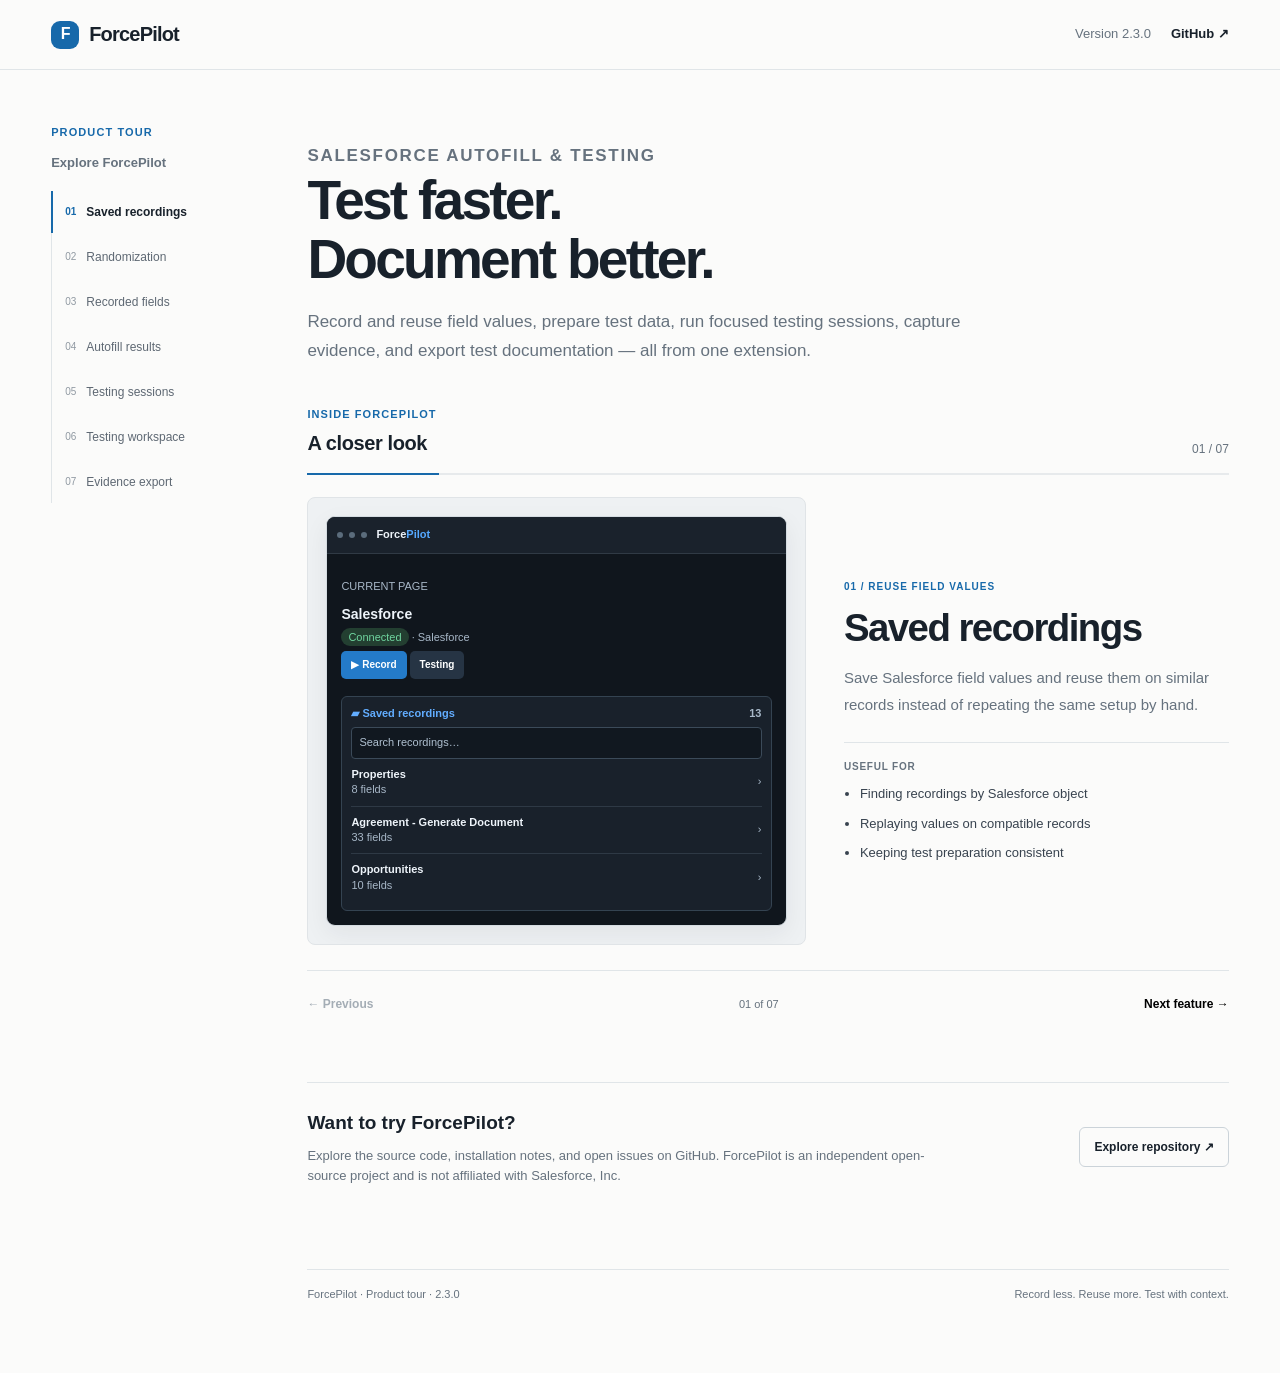
==== docs/marketing/index.html @ 7c67a827 "Prepare v2.3.0 release documentation and product tour" ====
<!doctype html>
<html lang="en">
<head>
<meta charset="utf-8"><meta name="viewport" content="width=device-width,initial-scale=1"><meta name="theme-color" content="#fbfbfa">
<meta name="description" content="ForcePilot helps Salesforce QA teams reuse field recordings, prepare test data, manage testing sessions, capture evidence, and export results.">
<title>ForcePilot — Salesforce Autofill &amp; Testing</title><link rel="icon" href="../../branding/forcepilot-icon.png" type="image/png">
<style>
:root{color-scheme:light;--ink:#18212b;--muted:#66727e;--line:#e0e5e8;--paper:#fbfbfa;--blue:#1769aa;--soft:#f1f4f6;--radius:8px}
*{box-sizing:border-box}body{margin:0;background:var(--paper);color:var(--ink);font:15px/1.55 Inter,-apple-system,BlinkMacSystemFont,"Segoe UI",sans-serif;-webkit-font-smoothing:antialiased}
a{color:inherit}button{font:inherit}button:focus-visible,a:focus-visible{outline:3px solid #1769aa55;outline-offset:3px}
.header{height:70px;border-bottom:1px solid var(--line);display:flex;align-items:center;justify-content:space-between;padding:0 clamp(18px,4vw,56px)}
.brand{display:flex;align-items:center;gap:10px;text-decoration:none;font-size:20px;font-weight:750;letter-spacing:-.04em}.brand-mark{width:28px;height:28px;border-radius:9px;background:var(--blue);display:grid;place-items:center;color:white;font-weight:800;font-size:16px}.header-right{display:flex;align-items:center;gap:20px;font-size:13px;color:var(--muted)}.header-right a{text-decoration:none;font-weight:650;color:var(--ink)}
.layout{max-width:1420px;margin:auto;padding:54px clamp(18px,4vw,56px) 70px;display:grid;grid-template-columns:205px minmax(0,1fr);gap:clamp(28px,4vw,60px)}
.rail{position:sticky;top:24px;align-self:start}.eyebrow{color:var(--blue);font-size:11px;font-weight:750;letter-spacing:.1em;text-transform:uppercase;margin:0 0 12px}.rail h2{margin:0 0 18px;font-size:13px;color:var(--muted);font-weight:650}
.nav{border-left:1px solid var(--line);display:grid;gap:3px}.nav button{border:0;border-left:2px solid transparent;background:transparent;text-align:left;color:#5e6873;min-height:42px;padding:8px 8px 8px 12px;margin-left:-1px;display:flex;gap:10px;align-items:center;cursor:pointer;font-size:12px}.nav button:hover{background:#f0f2f3;color:var(--ink)}.nav button[aria-current=step]{border-left-color:var(--blue);color:var(--ink);font-weight:700}.num{font-size:10px;color:#9099a2;font-variant-numeric:tabular-nums}.nav button[aria-current=step] .num{color:var(--blue)}
.main{min-width:0}.intro{max-width:800px;margin-bottom:40px}.intro h1{font-size:clamp(34px,4.3vw,58px);letter-spacing:-.05em;line-height:1.08;margin:0;font-weight:690}.intro p{max-width:700px;color:var(--muted);font-size:17px;line-height:1.7;margin:18px 0 0}
.tour-head{display:flex;align-items:end;justify-content:space-between;gap:14px;border-bottom:1px solid var(--line);padding-bottom:14px;margin-bottom:16px}.tour-head h2{margin:0;font-size:20px;letter-spacing:-.02em}.count{color:var(--muted);font-size:12px;white-space:nowrap}.progress{height:2px;background:#e7eaec;margin:-17px 0 22px}.fill{height:100%;width:14.285%;background:var(--blue);transition:width .18s}
.display{display:grid;grid-template-columns:minmax(0,1.1fr) minmax(250px,.85fr);gap:clamp(20px,3vw,42px);align-items:center}.visual{min-height:430px;padding:18px;display:flex;align-items:center;justify-content:center;background:#eef1f3;border:1px solid #e0e4e7;border-radius:var(--radius);overflow:hidden}
.slide{width:100%;max-width:480px}.slide[hidden],.copy[hidden]{display:none}.window{background:#10161d;border:1px solid #d5dce1;border-radius:9px;overflow:hidden;box-shadow:0 8px 24px #18212b10;color:#eef4fa;font-size:11px;line-height:1.4}.windowbar{height:37px;background:#1a222c;border-bottom:1px solid #303a45;display:flex;align-items:center;gap:6px;padding:0 10px}.dot{width:6px;height:6px;border-radius:50%;background:#5b6c7c}.wordmark{font-size:11px;font-weight:750;margin-left:3px}.wordmark b{color:#55a8ff}.wincontent{padding:14px}.win-title{font-size:14px;font-weight:700;margin:0 0 5px}.win-muted{color:#a8b8c8}.win-blue{color:#62adff}.win-button{background:#247bc9;border-radius:5px;padding:7px 10px;font-size:10px;font-weight:700;color:white;display:inline-block;margin:6px 3px 9px 0}.mini-card{border:1px solid #344351;background:#19212b;border-radius:6px;padding:9px;margin-top:8px}.mini-row{display:flex;align-items:center;justify-content:space-between;gap:8px;padding:8px 0;border-bottom:1px solid #2e3945}.mini-row:last-child{border-bottom:0}.pill{border-radius:12px;padding:3px 7px;background:#233f31;color:#70d6a0;white-space:nowrap}.pill.red{background:#42262c;color:#ff8790}.pill.gray{background:#313944;color:#bac5d0}.input-line{border:1px solid #3b4a59;border-radius:4px;background:#111820;padding:7px;color:#afc0d0;margin-top:6px}.field-grid{display:grid;grid-template-columns:1fr 1fr;gap:8px}.field{background:#19212b;border:1px solid #354352;border-radius:6px;padding:10px}.field small{display:block;color:#a3b4c5;margin-bottom:6px}.field strong{font-size:11px}.check{color:#71d8a1;font-size:12px;font-weight:800}.copy{padding:20px 0;animation:fade .2s ease}.step{color:var(--blue);font-size:10px;text-transform:uppercase;letter-spacing:.1em;font-weight:750;margin:0 0 12px}.copy h3{font-size:clamp(29px,3vw,40px);line-height:1.12;letter-spacing:-.04em;margin:0;font-weight:680}.desc{color:var(--muted);font-size:15px;line-height:1.75;margin:16px 0 24px}.divider{height:1px;background:var(--line);margin:0 0 16px}.label{color:var(--muted);font-size:10px;text-transform:uppercase;letter-spacing:.08em;font-weight:750;margin:0 0 10px}.copy ul{margin:0;padding:0 0 0 16px;color:#38434f;font-size:13px;display:grid;gap:9px}
.controls{display:flex;justify-content:space-between;align-items:center;gap:12px;margin-top:25px;padding-top:15px;border-top:1px solid var(--line)}.controls button{border:0;background:transparent;min-height:36px;padding:5px 0;cursor:pointer;font-size:12px;font-weight:700}.controls button:hover:not(:disabled){color:var(--blue)}.controls button:disabled{color:#a4adb5;cursor:default}.controls span{font-size:11px;color:var(--muted);font-variant-numeric:tabular-nums}
.cta{border-top:1px solid var(--line);margin-top:60px;padding-top:25px;display:flex;justify-content:space-between;align-items:center;gap:24px}.cta h2{font-size:19px;margin:0}.cta p{font-size:13px;color:var(--muted);max-width:640px;margin:8px 0 0}.cta a{text-decoration:none;border:1px solid #cbd3d9;border-radius:6px;padding:10px 14px;font-size:12px;font-weight:700}.cta a:hover{border-color:var(--blue);color:var(--blue)}footer{grid-column:2;display:flex;justify-content:space-between;gap:15px;border-top:1px solid var(--line);padding-top:16px;color:var(--muted);font-size:11px;margin-top:32px}
@keyframes fade{from{opacity:.5;transform:translateY(3px)}to{opacity:1;transform:none}}
@media(max-width:860px){.layout{grid-template-columns:1fr;gap:26px;padding-top:30px}.rail{position:static}.rail h2{margin-bottom:10px}.nav{display:flex;overflow-x:auto;border-left:0;border-bottom:1px solid var(--line);gap:5px;padding-bottom:5px}.nav button{flex:0 0 auto;border-left:0;border-bottom:2px solid transparent;margin:0;padding:8px 10px;min-height:38px}.nav button[aria-current=step]{border-left:0;border-bottom-color:var(--blue)}.nav button .num{display:none}.intro{margin-bottom:28px}.display{grid-template-columns:minmax(0,1fr)}.visual{min-height:0}.copy{padding:12px 0}.cta{margin-top:38px}footer{grid-column:1}}
@media(max-width:520px){.header{height:60px}.header-right{gap:10px}.version{font-size:11px}.intro h1{font-size:36px}.intro p{font-size:15px}.visual{padding:8px}.cta{align-items:flex-start;flex-direction:column}footer{flex-direction:column}}
</style></head>
<body>
<header class="header"><a class="brand" href="https://github.com/SamDannyl/ForcePilot" aria-label="ForcePilot on GitHub"><span class="brand-mark">F</span><span>ForcePilot</span></a><div class="header-right"><span class="version">Version 2.3.0</span><a href="https://github.com/SamDannyl/ForcePilot" target="_blank" rel="noopener noreferrer">GitHub ↗</a></div></header>
<div class="layout">
<aside class="rail"><p class="eyebrow">Product tour</p><h2>Explore ForcePilot</h2><nav class="nav" aria-label="Product features">
<button type="button" aria-current="step"><span class="num">01</span>Saved recordings</button><button type="button"><span class="num">02</span>Randomization</button><button type="button"><span class="num">03</span>Recorded fields</button><button type="button"><span class="num">04</span>Autofill results</button><button type="button"><span class="num">05</span>Testing sessions</button><button type="button"><span class="num">06</span>Testing workspace</button><button type="button"><span class="num">07</span>Evidence export</button></nav></aside>
<main class="main"><section class="intro"><p class="eyebrow">Salesforce Autofill &amp; Testing</p><h1>Test faster.<br>Document better.</h1><p>Record and reuse field values, prepare test data, run focused testing sessions, capture evidence, and export test documentation — all from one extension.</p></section>
<section class="tour" aria-labelledby="tour-title"><div class="tour-head"><div><p class="eyebrow" style="margin-bottom:5px">Inside ForcePilot</p><h2 id="tour-title">A closer look</h2></div><span id="slide-count" class="count">01 / 07</span></div><div class="progress" id="progress-track" role="progressbar" aria-label="Tour progress" aria-valuemin="1" aria-valuemax="7" aria-valuenow="1"><div class="fill" id="progress-fill"></div></div>
<div class="display" id="stage"><div class="visual">
<div class="slide"><div class="window"><div class="windowbar"><span class="dot"></span><span class="dot"></span><span class="dot"></span><span class="wordmark">Force<span style="color:#55a8ff">Pilot</span></span></div><div class="wincontent"><p class="win-muted">CURRENT PAGE</p><p class="win-title">Salesforce</p><span class="pill">Connected</span><span class="win-muted"> · Salesforce</span><div><span class="win-button">▶ Record</span><span class="win-button" style="background:#263444">Testing</span></div><div class="mini-card"><div class="win-blue" style="font-weight:700">▰ Saved recordings <span style="float:right" class="win-muted">13</span></div><div class="input-line">Search recordings…</div><div class="mini-row"><span><b>Properties</b><br><span class="win-muted">8 fields</span></span><span class="win-muted">›</span></div><div class="mini-row"><span><b>Agreement - Generate Document</b><br><span class="win-muted">33 fields</span></span><span class="win-muted">›</span></div><div class="mini-row"><span><b>Opportunities</b><br><span class="win-muted">10 fields</span></span><span class="win-muted">›</span></div></div></div></div></div>
<div class="slide" hidden><div class="window"><div class="windowbar"><span class="dot"></span><span class="dot"></span><span class="dot"></span><span class="wordmark">Force<span style="color:#55a8ff">Pilot</span></span></div><div class="wincontent"><p class="win-muted">RANDOMIZATION</p><p class="win-title">Generate test values</p><div class="mini-card"><div class="mini-row"><span><b>Start Date</b><br><span class="win-muted">Relative to current date</span></span><span class="pill">Today + 7d</span></div><div class="mini-row"><span><b>Region</b><br><span class="win-muted">Select a random option</span></span><span class="pill">Random</span></div><div class="mini-row"><span><b>Property Name</b><br><span class="win-muted">Custom Text + Unique ID</span></span><span class="pill">QA-4581</span></div></div><div class="field-grid" style="margin-top:10px"><div class="field"><small>GENERATOR</small><strong>Relative date</strong></div><div class="field"><small>VALUE</small><strong>Today + 7 days</strong></div></div><span class="win-button">Save settings</span></div></div></div>
<div class="slide" hidden><div class="window"><div class="windowbar"><span class="dot"></span><span class="dot"></span><span class="dot"></span><span class="wordmark">Force<span style="color:#55a8ff">Pilot</span></span></div><div class="wincontent"><p class="win-muted">RECORDING</p><p class="win-title">Properties</p><p class="win-muted">8 fields · Properties</p><div class="mini-row"><span><b>① Property Name</b><br><span class="win-muted">Test Property 1</span></span><span class="win-muted">Text</span></div><div class="mini-row"><span><b>② Division</b><br><span class="win-muted">Central</span></span><span class="win-muted">Picklist</span></div><div class="mini-row"><span><b>③ Region</b><br><span class="win-muted">Florida Region</span></span><span class="win-muted">Picklist</span></div><div class="mini-row"><span><b>④ Area</b><br><span class="win-muted">WP North</span></span><span class="win-muted">Picklist</span></div><div class="mini-row"><span><b>⑤ System</b><br><span class="win-muted">Stuart</span></span><span class="win-muted">Picklist</span></div><span class="win-button">✓ Run selected fields</span></div></div></div>
<div class="slide" hidden><div class="window"><div class="windowbar"><span class="dot"></span><span class="dot"></span><span class="dot"></span><span class="wordmark">Force<span style="color:#55a8ff">Pilot</span></span></div><div class="wincontent"><p class="win-muted">AUTOFILL RESULTS</p><p class="win-title">Properties</p><p class="pill red">2 fields failed</p><div class="field-grid" style="margin-top:10px"><div class="field"><small>FILLED</small><strong class="check">✓ 6</strong></div><div class="field"><small>FAILED</small><strong style="color:#ff8790">× 2</strong></div></div><div class="mini-card"><div class="mini-row"><span><b>Property Name</b><br><span class="win-muted">Test Property 1</span></span><span class="pill">Filled</span></div><div class="mini-row"><span><b>Division</b><br><span class="win-muted">Central</span></span><span class="pill red">Failed</span></div><div class="mini-row"><span><b>Region</b><br><span class="win-muted">Florida Region</span></span><span class="pill">Filled</span></div></div><span class="win-button">↻ Retry failed</span></div></div></div>
<div class="slide" hidden><div class="window"><div class="windowbar"><span class="dot"></span><span class="dot"></span><span class="dot"></span><span class="wordmark">Force<span style="color:#55a8ff">Pilot</span></span></div><div class="wincontent"><p class="win-muted">WORKSPACE</p><p class="win-title">Testing sessions</p><span class="win-button">＋ Start a new session</span><div class="mini-card"><p class="win-blue">▰ Saved sessions <span class="win-muted" style="float:right">2</span></p><div class="mini-row"><span><b>Regression - 124</b><br><span class="win-muted">4 screenshots · Last active 7:37 PM</span></span><span class="win-button" style="background:#263444">Resume</span></div><div class="mini-row"><span><b>Opportunity checks</b><br><span class="win-muted">No screenshots yet</span></span><span class="win-button" style="background:#263444">Resume</span></div></div></div></div></div>
<div class="slide" hidden><div class="window"><div class="windowbar"><span class="dot"></span><span class="dot"></span><span class="dot"></span><span class="wordmark">Force<span style="color:#55a8ff">Pilot</span></span></div><div class="wincontent"><p class="win-muted">TESTING · REGRESSION - 124</p><p class="win-title">Store Type validation</p><div><span class="win-button">▣ Screenshot</span><span class="win-button" style="background:#263444">ϟ Autofill</span></div><div class="mini-card"><p class="win-muted">3 scenarios</p><div class="mini-row"><span><b>TC_1 · Verify Store Type options</b></span><span class="pill">Pass</span></div><div class="mini-row"><span><b>TC_2 · Verify saved values</b></span><span class="pill red">Fail</span></div><div class="mini-row"><span><b>TC_3 · Verify dependent choices</b></span><span class="pill gray">Blocked</span></div></div><p class="win-muted" style="margin-top:10px">Evidence · 2 screenshots assigned</p></div></div></div>
<div class="slide" hidden><div class="window"><div class="windowbar"><span class="dot"></span><span class="dot"></span><span class="dot"></span><span class="wordmark">Force<span style="color:#55a8ff">Pilot</span></span></div><div class="wincontent"><p class="win-muted">TESTING COMPLETE</p><p class="win-title">Regression - 124</p><div class="mini-card" style="text-align:center;padding:17px"><span class="pill">✓ Complete</span><p style="font-size:15px;font-weight:750">Evidence ready to export</p><span class="win-muted">3 scenarios · 6 screenshots</span></div><div class="mini-card"><p style="font-weight:700">Export</p><span class="win-button" style="display:block;text-align:center">↓ Export Word document</span><span class="win-button" style="display:block;text-align:center;background:#263444">▣ Export screenshots ZIP</span></div></div></div></div>
</div><div class="copy-stack">
<article class="copy"><p class="step">01 / Reuse field values</p><h3>Saved recordings</h3><p class="desc">Save Salesforce field values and reuse them on similar records instead of repeating the same setup by hand.</p><div class="divider"></div><p class="label">Useful for</p><ul><li>Finding recordings by Salesforce object</li><li>Replaying values on compatible records</li><li>Keeping test preparation consistent</li></ul></article>
<article class="copy" hidden><p class="step">02 / Prepare test data</p><h3>Randomization</h3><p class="desc">Generate varied values for recorded fields without manually changing each input.</p><div class="divider"></div><p class="label">Useful for</p><ul><li>Choosing a generator for each supported field</li><li>Using relative dates or a date range</li><li>Generating test values consistently</li></ul></article>
<article class="copy" hidden><p class="step">03 / Choose what to fill</p><h3>Recorded fields</h3><p class="desc">Review captured values and decide how Autofill should apply them to the current record.</p><div class="divider"></div><p class="label">Useful for</p><ul><li>Reviewing and editing values</li><li>Selecting the fields to run</li><li>Filling only empty fields when needed</li></ul></article>
<article class="copy" hidden><p class="step">04 / Review outcomes</p><h3>Autofill results</h3><p class="desc">See the outcome field by field and identify values that need attention.</p><div class="divider"></div><p class="label">Useful for</p><ul><li>Checking filled, skipped, and failed fields</li><li>Finding problems quickly</li><li>Retrying unsuccessful fields</li></ul></article>
<article class="copy" hidden><p class="step">05 / Keep work organized</p><h3>Testing sessions</h3><p class="desc">Start a testing task, return to saved work, and pick up where you left off.</p><div class="divider"></div><p class="label">Useful for</p><ul><li>Starting focused sessions</li><li>Resuming saved work</li><li>Keeping evidence tied to a test run</li></ul></article>
<article class="copy" hidden><p class="step">06 / Capture context</p><h3>Testing workspace</h3><p class="desc">Keep test scenarios, screenshots, and their outcomes together while you work in Salesforce.</p><div class="divider"></div><p class="label">Useful for</p><ul><li>Capturing screenshots during testing</li><li>Assigning captures to scenarios</li><li>Marking Pass, Fail, or Blocked</li></ul></article>
<article class="copy" hidden><p class="step">07 / Share results</p><h3>Evidence export</h3><p class="desc">Export your testing evidence in formats that are easier to review, archive, and share.</p><div class="divider"></div><p class="label">Useful for</p><ul><li>Exporting a Word document</li><li>Packaging screenshots in a ZIP</li><li>Keeping a clear test record</li></ul></article>
</div></div><div class="controls"><button id="prev" type="button" disabled>← Previous</button><span id="control-counter">01 of 07</span><button id="next" type="button">Next feature →</button></div></section>
<section class="cta"><div><h2>Want to try ForcePilot?</h2><p>Explore the source code, installation notes, and open issues on GitHub. ForcePilot is an independent open-source project and is not affiliated with Salesforce, Inc.</p></div><a href="https://github.com/SamDannyl/ForcePilot" target="_blank" rel="noopener noreferrer">Explore repository ↗</a></section></main>
<footer><span>ForcePilot · Product tour · 2.3.0</span><span>Record less. Reuse more. Test with context.</span></footer></div>
<script>(()=>{const nav=[...document.querySelectorAll('.nav button')],slides=[...document.querySelectorAll('.slide')],copies=[...document.querySelectorAll('.copy')],count=document.getElementById('slide-count'),counter=document.getElementById('control-counter'),track=document.getElementById('progress-track'),fill=document.getElementById('progress-fill'),prev=document.getElementById('prev'),next=document.getElementById('next'),stage=document.getElementById('stage');let current=0,startX=null;function show(i){current=Math.max(0,Math.min(i,slides.length-1));slides.forEach((el,n)=>el.hidden=n!==current);copies.forEach((el,n)=>el.hidden=n!==current);nav.forEach((el,n)=>{if(n===current)el.setAttribute('aria-current','step');else el.removeAttribute('aria-current')});const pos=String(current+1).padStart(2,'0');count.textContent=pos+' / '+String(slides.length).padStart(2,'0');counter.textContent=pos+' of '+String(slides.length).padStart(2,'0');track.setAttribute('aria-valuenow',String(current+1));fill.style.width=((current+1)/slides.length*100)+'%';prev.disabled=current===0;next.disabled=current===slides.length-1}nav.forEach((el,i)=>el.addEventListener('click',()=>show(i)));prev.addEventListener('click',()=>show(current-1));next.addEventListener('click',()=>show(current+1));document.addEventListener('keydown',e=>{if(e.altKey||e.ctrlKey||e.metaKey||e.target.closest('a,button,input,textarea,select'))return;if(e.key==='ArrowLeft')show(current-1);if(e.key==='ArrowRight')show(current+1)});stage.addEventListener('pointerdown',e=>{if(e.pointerType==='touch')startX=e.clientX});stage.addEventListener('pointerup',e=>{if(startX===null)return;const dx=e.clientX-startX;if(Math.abs(dx)>45)show(current+(dx<0?1:-1));startX=null});stage.addEventListener('pointercancel',()=>startX=null);show(0)})();</script>
</body></html>
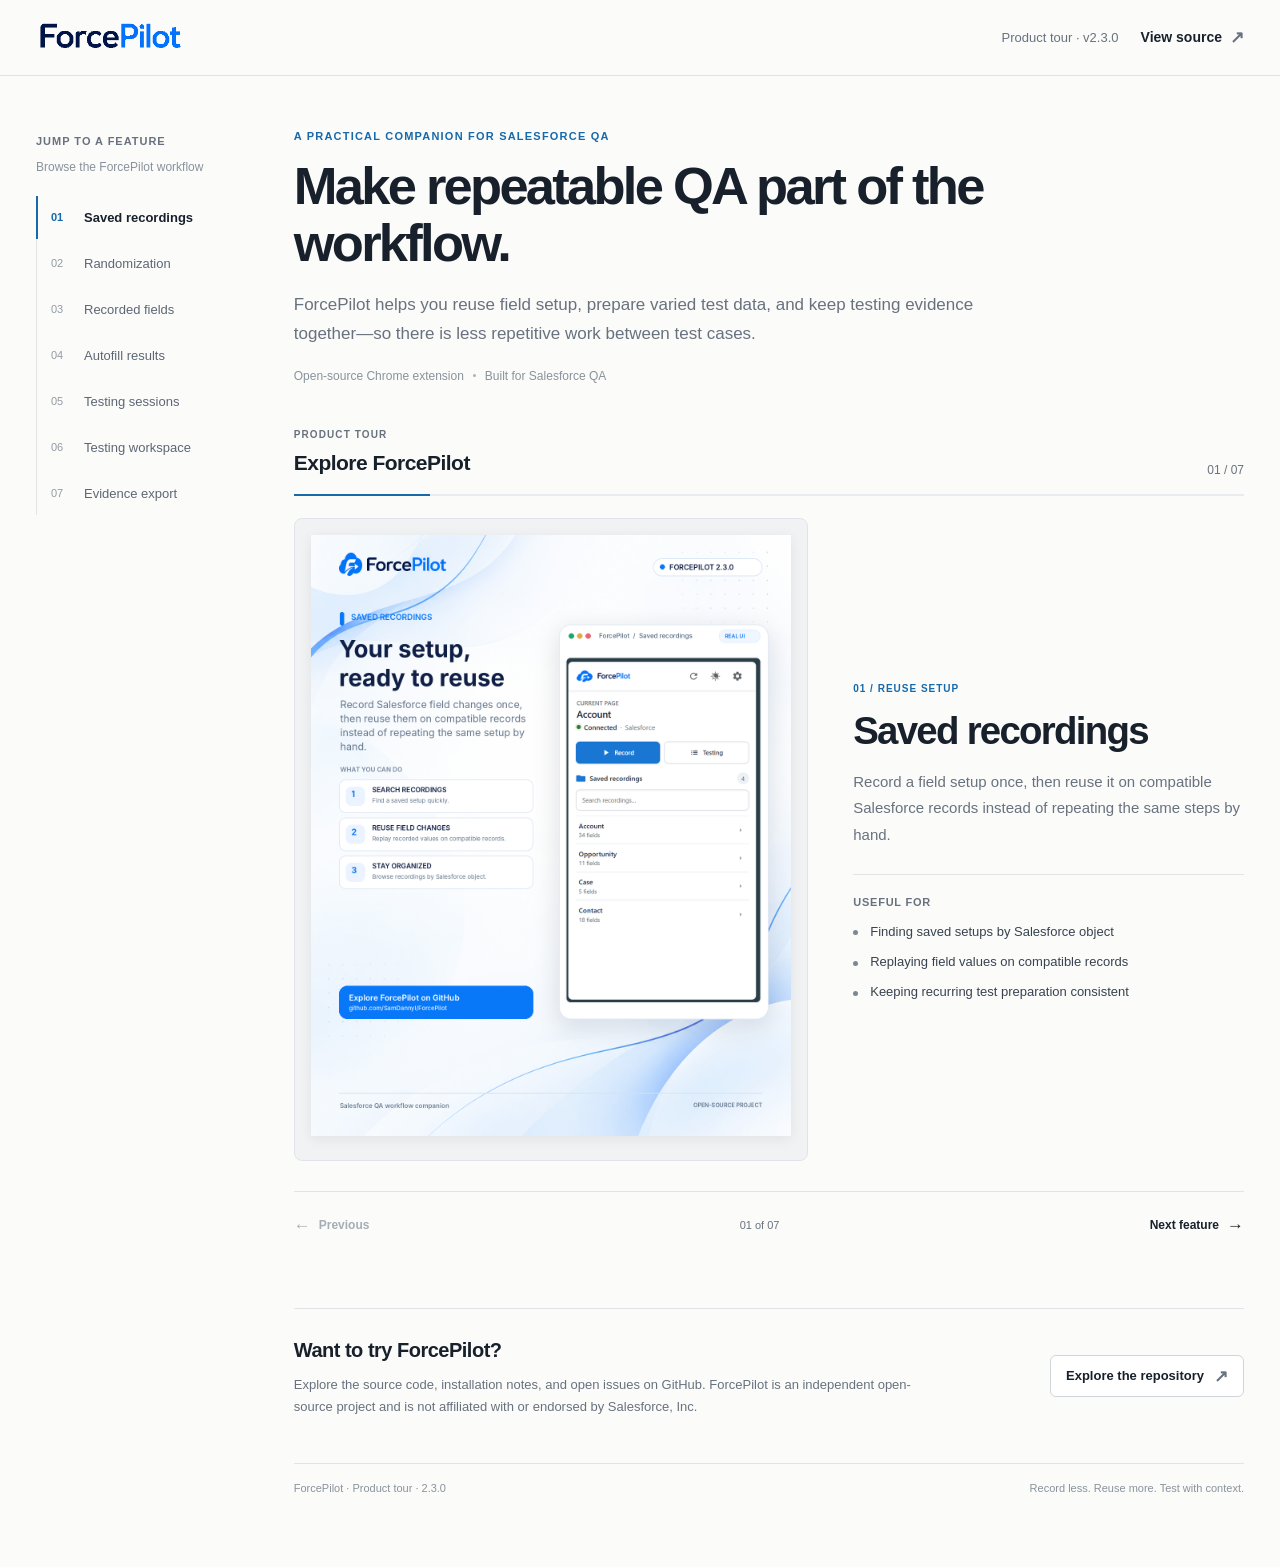
==== commit 90cfe217: "Prepare ForcePilot v2.3.0 release" ====
--- a/docs/marketing/index.html
+++ b/docs/marketing/index.html
@@ -1,53 +1,692 @@
 <!doctype html>
 <html lang="en">
 <head>
-<meta charset="utf-8"><meta name="viewport" content="width=device-width,initial-scale=1"><meta name="theme-color" content="#fbfbfa">
-<meta name="description" content="ForcePilot helps Salesforce QA teams reuse field recordings, prepare test data, manage testing sessions, capture evidence, and export results.">
-<title>ForcePilot — Salesforce Autofill &amp; Testing</title><link rel="icon" href="../../branding/forcepilot-icon.png" type="image/png">
-<style>
-:root{color-scheme:light;--ink:#18212b;--muted:#66727e;--line:#e0e5e8;--paper:#fbfbfa;--blue:#1769aa;--soft:#f1f4f6;--radius:8px}
-*{box-sizing:border-box}body{margin:0;background:var(--paper);color:var(--ink);font:15px/1.55 Inter,-apple-system,BlinkMacSystemFont,"Segoe UI",sans-serif;-webkit-font-smoothing:antialiased}
-a{color:inherit}button{font:inherit}button:focus-visible,a:focus-visible{outline:3px solid #1769aa55;outline-offset:3px}
-.header{height:70px;border-bottom:1px solid var(--line);display:flex;align-items:center;justify-content:space-between;padding:0 clamp(18px,4vw,56px)}
-.brand{display:flex;align-items:center;gap:10px;text-decoration:none;font-size:20px;font-weight:750;letter-spacing:-.04em}.brand-mark{width:28px;height:28px;border-radius:9px;background:var(--blue);display:grid;place-items:center;color:white;font-weight:800;font-size:16px}.header-right{display:flex;align-items:center;gap:20px;font-size:13px;color:var(--muted)}.header-right a{text-decoration:none;font-weight:650;color:var(--ink)}
-.layout{max-width:1420px;margin:auto;padding:54px clamp(18px,4vw,56px) 70px;display:grid;grid-template-columns:205px minmax(0,1fr);gap:clamp(28px,4vw,60px)}
-.rail{position:sticky;top:24px;align-self:start}.eyebrow{color:var(--blue);font-size:11px;font-weight:750;letter-spacing:.1em;text-transform:uppercase;margin:0 0 12px}.rail h2{margin:0 0 18px;font-size:13px;color:var(--muted);font-weight:650}
-.nav{border-left:1px solid var(--line);display:grid;gap:3px}.nav button{border:0;border-left:2px solid transparent;background:transparent;text-align:left;color:#5e6873;min-height:42px;padding:8px 8px 8px 12px;margin-left:-1px;display:flex;gap:10px;align-items:center;cursor:pointer;font-size:12px}.nav button:hover{background:#f0f2f3;color:var(--ink)}.nav button[aria-current=step]{border-left-color:var(--blue);color:var(--ink);font-weight:700}.num{font-size:10px;color:#9099a2;font-variant-numeric:tabular-nums}.nav button[aria-current=step] .num{color:var(--blue)}
-.main{min-width:0}.intro{max-width:800px;margin-bottom:40px}.intro h1{font-size:clamp(34px,4.3vw,58px);letter-spacing:-.05em;line-height:1.08;margin:0;font-weight:690}.intro p{max-width:700px;color:var(--muted);font-size:17px;line-height:1.7;margin:18px 0 0}
-.tour-head{display:flex;align-items:end;justify-content:space-between;gap:14px;border-bottom:1px solid var(--line);padding-bottom:14px;margin-bottom:16px}.tour-head h2{margin:0;font-size:20px;letter-spacing:-.02em}.count{color:var(--muted);font-size:12px;white-space:nowrap}.progress{height:2px;background:#e7eaec;margin:-17px 0 22px}.fill{height:100%;width:14.285%;background:var(--blue);transition:width .18s}
-.display{display:grid;grid-template-columns:minmax(0,1.1fr) minmax(250px,.85fr);gap:clamp(20px,3vw,42px);align-items:center}.visual{min-height:430px;padding:18px;display:flex;align-items:center;justify-content:center;background:#eef1f3;border:1px solid #e0e4e7;border-radius:var(--radius);overflow:hidden}
-.slide{width:100%;max-width:480px}.slide[hidden],.copy[hidden]{display:none}.window{background:#10161d;border:1px solid #d5dce1;border-radius:9px;overflow:hidden;box-shadow:0 8px 24px #18212b10;color:#eef4fa;font-size:11px;line-height:1.4}.windowbar{height:37px;background:#1a222c;border-bottom:1px solid #303a45;display:flex;align-items:center;gap:6px;padding:0 10px}.dot{width:6px;height:6px;border-radius:50%;background:#5b6c7c}.wordmark{font-size:11px;font-weight:750;margin-left:3px}.wordmark b{color:#55a8ff}.wincontent{padding:14px}.win-title{font-size:14px;font-weight:700;margin:0 0 5px}.win-muted{color:#a8b8c8}.win-blue{color:#62adff}.win-button{background:#247bc9;border-radius:5px;padding:7px 10px;font-size:10px;font-weight:700;color:white;display:inline-block;margin:6px 3px 9px 0}.mini-card{border:1px solid #344351;background:#19212b;border-radius:6px;padding:9px;margin-top:8px}.mini-row{display:flex;align-items:center;justify-content:space-between;gap:8px;padding:8px 0;border-bottom:1px solid #2e3945}.mini-row:last-child{border-bottom:0}.pill{border-radius:12px;padding:3px 7px;background:#233f31;color:#70d6a0;white-space:nowrap}.pill.red{background:#42262c;color:#ff8790}.pill.gray{background:#313944;color:#bac5d0}.input-line{border:1px solid #3b4a59;border-radius:4px;background:#111820;padding:7px;color:#afc0d0;margin-top:6px}.field-grid{display:grid;grid-template-columns:1fr 1fr;gap:8px}.field{background:#19212b;border:1px solid #354352;border-radius:6px;padding:10px}.field small{display:block;color:#a3b4c5;margin-bottom:6px}.field strong{font-size:11px}.check{color:#71d8a1;font-size:12px;font-weight:800}.copy{padding:20px 0;animation:fade .2s ease}.step{color:var(--blue);font-size:10px;text-transform:uppercase;letter-spacing:.1em;font-weight:750;margin:0 0 12px}.copy h3{font-size:clamp(29px,3vw,40px);line-height:1.12;letter-spacing:-.04em;margin:0;font-weight:680}.desc{color:var(--muted);font-size:15px;line-height:1.75;margin:16px 0 24px}.divider{height:1px;background:var(--line);margin:0 0 16px}.label{color:var(--muted);font-size:10px;text-transform:uppercase;letter-spacing:.08em;font-weight:750;margin:0 0 10px}.copy ul{margin:0;padding:0 0 0 16px;color:#38434f;font-size:13px;display:grid;gap:9px}
-.controls{display:flex;justify-content:space-between;align-items:center;gap:12px;margin-top:25px;padding-top:15px;border-top:1px solid var(--line)}.controls button{border:0;background:transparent;min-height:36px;padding:5px 0;cursor:pointer;font-size:12px;font-weight:700}.controls button:hover:not(:disabled){color:var(--blue)}.controls button:disabled{color:#a4adb5;cursor:default}.controls span{font-size:11px;color:var(--muted);font-variant-numeric:tabular-nums}
-.cta{border-top:1px solid var(--line);margin-top:60px;padding-top:25px;display:flex;justify-content:space-between;align-items:center;gap:24px}.cta h2{font-size:19px;margin:0}.cta p{font-size:13px;color:var(--muted);max-width:640px;margin:8px 0 0}.cta a{text-decoration:none;border:1px solid #cbd3d9;border-radius:6px;padding:10px 14px;font-size:12px;font-weight:700}.cta a:hover{border-color:var(--blue);color:var(--blue)}footer{grid-column:2;display:flex;justify-content:space-between;gap:15px;border-top:1px solid var(--line);padding-top:16px;color:var(--muted);font-size:11px;margin-top:32px}
-@keyframes fade{from{opacity:.5;transform:translateY(3px)}to{opacity:1;transform:none}}
-@media(max-width:860px){.layout{grid-template-columns:1fr;gap:26px;padding-top:30px}.rail{position:static}.rail h2{margin-bottom:10px}.nav{display:flex;overflow-x:auto;border-left:0;border-bottom:1px solid var(--line);gap:5px;padding-bottom:5px}.nav button{flex:0 0 auto;border-left:0;border-bottom:2px solid transparent;margin:0;padding:8px 10px;min-height:38px}.nav button[aria-current=step]{border-left:0;border-bottom-color:var(--blue)}.nav button .num{display:none}.intro{margin-bottom:28px}.display{grid-template-columns:minmax(0,1fr)}.visual{min-height:0}.copy{padding:12px 0}.cta{margin-top:38px}footer{grid-column:1}}
-@media(max-width:520px){.header{height:60px}.header-right{gap:10px}.version{font-size:11px}.intro h1{font-size:36px}.intro p{font-size:15px}.visual{padding:8px}.cta{align-items:flex-start;flex-direction:column}footer{flex-direction:column}}
-</style></head>
+  <meta charset="utf-8">
+  <meta name="viewport" content="width=device-width, initial-scale=1">
+  <meta name="theme-color" content="#fbfbfa">
+  <meta name="description" content="Explore ForcePilot, an open-source browser extension for Salesforce QA. Reuse field recordings, prepare test data, manage testing sessions, and export evidence.">
+  <title>ForcePilot — Product tour</title>
+  <link rel="icon" href="assets/forcepilot-icon.png" type="image/png">
+  <style>
+    :root {
+      color-scheme: light;
+      --ink: #18212b;
+      --muted: #68727e;
+      --subtle: #89929c;
+      --line: #e2e5e8;
+      --canvas: #fbfbfa;
+      --surface: #ffffff;
+      --soft: #f3f5f6;
+      --blue: #1769aa;
+      --blue-soft: #edf5fb;
+      --radius: 8px;
+      --page-width: 1420px;
+    }
+
+    * { box-sizing: border-box; }
+    html { scroll-behavior: smooth; }
+    body {
+      margin: 0;
+      color: var(--ink);
+      background: var(--canvas);
+      font: 16px/1.55 Inter, -apple-system, BlinkMacSystemFont, "Segoe UI", Roboto, Helvetica, Arial, sans-serif;
+      -webkit-font-smoothing: antialiased;
+      text-rendering: optimizeLegibility;
+    }
+    a { color: inherit; }
+    button { font: inherit; }
+    button:focus-visible, a:focus-visible {
+      outline: 3px solid rgba(23, 105, 170, .35);
+      outline-offset: 3px;
+    }
+
+    .site-header {
+      min-height: 72px;
+      background: rgba(251, 251, 250, .96);
+      border-bottom: 1px solid var(--line);
+    }
+    .header-inner {
+      max-width: var(--page-width);
+      min-height: 72px;
+      margin: 0 auto;
+      padding: 12px 36px;
+      display: flex;
+      align-items: center;
+      justify-content: space-between;
+      gap: 24px;
+    }
+    .brand { display: inline-flex; align-items: center; text-decoration: none; flex-shrink: 0; }
+    .brand img { display: block; width: 154px; height: auto; }
+    .header-actions { display: flex; align-items: center; gap: 22px; }
+    .version { color: var(--muted); font-size: 13px; white-space: nowrap; }
+    .source-link {
+      display: inline-flex;
+      align-items: center;
+      gap: 8px;
+      color: var(--ink);
+      font-size: 14px;
+      font-weight: 650;
+      text-decoration: none;
+      white-space: nowrap;
+    }
+    .source-link:hover { color: var(--blue); }
+    .external-mark { color: var(--muted); font-size: 17px; line-height: 1; }
+
+    .page-shell {
+      display: grid;
+      grid-template-columns: 204px minmax(0, 1fr);
+      column-gap: clamp(34px, 4.2vw, 66px);
+      row-gap: 0;
+      max-width: var(--page-width);
+      margin: 0 auto;
+      padding: 52px 36px 70px;
+    }
+    .feature-rail {
+      grid-column: 1;
+      grid-row: 1 / 5;
+      position: sticky;
+      top: 28px;
+      align-self: start;
+      padding-top: 6px;
+    }
+    .rail-heading {
+      margin: 0 0 8px;
+      color: var(--muted);
+      font-size: 11px;
+      line-height: 1.4;
+      font-weight: 750;
+      letter-spacing: .09em;
+      text-transform: uppercase;
+    }
+    .rail-subheading { margin: 0 0 20px; color: var(--subtle); font-size: 12px; }
+    .feature-list { display: grid; gap: 3px; border-left: 1px solid var(--line); }
+    .feature-link {
+      width: 100%;
+      min-height: 43px;
+      display: grid;
+      grid-template-columns: 24px minmax(0, 1fr);
+      align-items: center;
+      gap: 9px;
+      margin-left: -1px;
+      padding: 8px 8px 8px 13px;
+      border: 0;
+      border-left: 2px solid transparent;
+      border-radius: 0;
+      color: #5d6773;
+      background: transparent;
+      text-align: left;
+      cursor: pointer;
+      transition: color .15s ease, background .15s ease, border-color .15s ease;
+    }
+    .feature-link:hover { color: var(--ink); background: #f0f2f2; }
+    .feature-link[aria-current="step"] {
+      color: var(--ink);
+      border-left-color: var(--blue);
+      background: transparent;
+      font-weight: 700;
+    }
+    .feature-number { color: #929ba4; font-size: 11px; font-variant-numeric: tabular-nums; }
+    .feature-link[aria-current="step"] .feature-number { color: var(--blue); }
+    .feature-name { font-size: 13px; line-height: 1.35; }
+
+    .intro { grid-column: 2; grid-row: 1; min-width: 0; max-width: 850px; margin: 0 0 42px; }
+    .eyebrow {
+      margin: 0 0 13px;
+      color: var(--blue);
+      font-size: 11px;
+      font-weight: 750;
+      letter-spacing: .11em;
+      text-transform: uppercase;
+    }
+    h1 {
+      max-width: 760px;
+      margin: 0;
+      font-size: clamp(2.35rem, 4.1vw, 3.65rem);
+      font-weight: 690;
+      letter-spacing: -.052em;
+      line-height: 1.08;
+    }
+    .intro-copy {
+      max-width: 700px;
+      margin: 19px 0 0;
+      color: var(--muted);
+      font-size: 17px;
+      line-height: 1.7;
+    }
+    .intro-meta {
+      display: flex;
+      align-items: center;
+      flex-wrap: wrap;
+      gap: 9px;
+      margin-top: 18px;
+      color: var(--subtle);
+      font-size: 12px;
+    }
+    .meta-separator { width: 3px; height: 3px; border-radius: 50%; background: #aab1b8; }
+
+    .product-tour { grid-column: 2; grid-row: 2; min-width: 0; }
+    .tour-header {
+      display: flex;
+      justify-content: space-between;
+      align-items: end;
+      gap: 20px;
+      margin-bottom: 17px;
+      padding-bottom: 15px;
+      border-bottom: 1px solid var(--line);
+    }
+    .tour-kicker {
+      margin: 0 0 4px;
+      color: var(--muted);
+      font-size: 10px;
+      font-weight: 750;
+      letter-spacing: .11em;
+      text-transform: uppercase;
+    }
+    .tour-title { margin: 0; font-size: 21px; font-weight: 670; letter-spacing: -.025em; }
+    .tour-count { color: var(--muted); font-size: 12px; font-variant-numeric: tabular-nums; white-space: nowrap; }
+    .progress-track { height: 2px; margin: -18px 0 22px; background: #e9ecee; }
+    .progress-fill { width: 14.2857%; height: 100%; background: var(--blue); transition: width .22s ease; }
+
+    .feature-display {
+      display: grid;
+      grid-template-columns: minmax(0, 1.08fr) minmax(280px, .82fr);
+      align-items: stretch;
+      gap: clamp(24px, 3.5vw, 48px);
+    }
+    .visual-panel {
+      min-width: 0;
+      min-height: 520px;
+      display: flex;
+      align-items: center;
+      justify-content: center;
+      padding: 16px;
+      overflow: hidden;
+      border: 1px solid #e1e4e6;
+      border-radius: var(--radius);
+      background: #f0f2f3;
+    }
+    .product-slide { width: 100%; margin: 0; text-align: center; }
+    .product-slide[hidden], .feature-copy[hidden] { display: none; }
+    .product-image-link { display: inline-block; max-width: 100%; line-height: 0; border-radius: 2px; }
+    .product-image-link img {
+      display: block;
+      width: auto;
+      height: auto;
+      max-width: 100%;
+      max-height: min(72vh, 660px);
+      object-fit: contain;
+      box-shadow: 0 3px 12px rgba(24, 33, 43, .07);
+    }
+
+    .feature-copy {
+      display: flex;
+      flex-direction: column;
+      justify-content: center;
+      min-width: 0;
+      padding: 22px 0 18px;
+      animation: content-in .18s ease-out;
+    }
+    .feature-step {
+      margin: 0 0 13px;
+      color: var(--blue);
+      font-size: 10px;
+      font-weight: 750;
+      letter-spacing: .1em;
+      text-transform: uppercase;
+    }
+    .feature-copy h3 {
+      margin: 0;
+      font-size: clamp(1.8rem, 3vw, 2.45rem);
+      font-weight: 680;
+      letter-spacing: -.045em;
+      line-height: 1.12;
+    }
+    .feature-description { margin: 17px 0 0; color: var(--muted); font-size: 15px; line-height: 1.75; }
+    .feature-divider { height: 1px; margin: 26px 0 19px; background: var(--line); }
+    .benefits-heading { margin: 0 0 11px; font-size: 11px; color: var(--muted); font-weight: 750; letter-spacing: .07em; text-transform: uppercase; }
+    .benefit-list { margin: 0; padding: 0; list-style: none; display: grid; gap: 10px; }
+    .benefit-list li { position: relative; padding-left: 17px; color: #38434f; font-size: 13px; line-height: 1.55; }
+    .benefit-list li::before {
+      position: absolute;
+      top: .66em;
+      left: 0;
+      width: 5px;
+      height: 5px;
+      border-radius: 50%;
+      background: #7c8792;
+      content: "";
+    }
+    .tour-controls {
+      display: flex;
+      align-items: center;
+      justify-content: space-between;
+      gap: 12px;
+      margin-top: 30px;
+      padding-top: 16px;
+      border-top: 1px solid var(--line);
+    }
+    .tour-control {
+      display: inline-flex;
+      align-items: center;
+      gap: 8px;
+      min-height: 36px;
+      padding: 6px 0;
+      border: 0;
+      color: var(--ink);
+      background: transparent;
+      font-size: 12px;
+      font-weight: 680;
+      cursor: pointer;
+    }
+    .tour-control:hover:not(:disabled) { color: var(--blue); }
+    .tour-control:disabled { color: #a5adb5; cursor: default; }
+    .control-arrow { font-size: 17px; font-weight: 400; line-height: 1; }
+    .control-counter { color: var(--muted); font-size: 11px; font-variant-numeric: tabular-nums; }
+
+    .project-cta {
+      grid-column: 2;
+      grid-row: 3;
+      display: flex;
+      align-items: center;
+      justify-content: space-between;
+      gap: 28px;
+      margin-top: 64px;
+      padding: 26px 0 0;
+      border-top: 1px solid var(--line);
+    }
+    .project-cta h2 { margin: 0; font-size: 20px; font-weight: 660; letter-spacing: -.025em; }
+    .project-cta p { max-width: 650px; margin: 8px 0 0; color: var(--muted); font-size: 13px; line-height: 1.7; }
+    .github-cta {
+      flex-shrink: 0;
+      display: inline-flex;
+      align-items: center;
+      gap: 10px;
+      min-height: 42px;
+      padding: 0 15px;
+      border: 1px solid #cfd5da;
+      border-radius: 6px;
+      background: var(--surface);
+      color: var(--ink);
+      font-size: 13px;
+      font-weight: 680;
+      text-decoration: none;
+      transition: border-color .15s ease, background .15s ease;
+    }
+    .github-cta:hover { border-color: #9ba6af; background: #f5f6f6; }
+    .site-footer {
+      grid-column: 2;
+      grid-row: 4;
+      display: flex;
+      justify-content: space-between;
+      flex-wrap: wrap;
+      gap: 12px;
+      margin-top: 45px;
+      padding-top: 16px;
+      border-top: 1px solid var(--line);
+      color: var(--subtle);
+      font-size: 11px;
+    }
+
+    @keyframes content-in { from { opacity: .6; transform: translateY(3px); } to { opacity: 1; transform: translateY(0); } }
+    @media (max-width: 1040px) {
+      .page-shell { grid-template-columns: 176px minmax(0, 1fr); column-gap: 30px; padding-right: 24px; padding-left: 24px; }
+      .feature-display { grid-template-columns: minmax(0, 1fr) minmax(250px, .84fr); gap: 24px; }
+      .visual-panel { min-height: 450px; padding: 12px; }
+      .feature-copy { padding: 14px 0; }
+      .project-cta { align-items: flex-start; flex-direction: column; }
+    }
+    @media (max-width: 760px) {
+      .header-inner { min-height: 64px; padding: 10px 18px; }
+      .brand img { width: 136px; }
+      .header-actions { gap: 14px; }
+      .version { display: none; }
+      .source-link { font-size: 13px; }
+      .page-shell {
+        grid-template-columns: minmax(0, 1fr);
+        column-gap: 0;
+        row-gap: 0;
+        padding: 35px 18px 42px;
+      }
+      .intro { grid-column: 1; grid-row: 1; margin-bottom: 31px; }
+      .feature-rail {
+        grid-column: 1;
+        grid-row: 2;
+        position: static;
+        margin: 0 0 26px;
+        padding: 0;
+        overflow: hidden;
+      }
+      .rail-heading { margin-bottom: 9px; }
+      .rail-subheading { display: none; }
+      .feature-list {
+        display: flex;
+        gap: 6px;
+        overflow-x: auto;
+        padding: 0 0 7px;
+        border-left: 0;
+        border-bottom: 1px solid var(--line);
+        scrollbar-width: thin;
+        scroll-snap-type: x proximity;
+      }
+      .feature-link {
+        width: auto;
+        min-height: 35px;
+        flex: 0 0 auto;
+        display: inline-flex;
+        gap: 7px;
+        margin: 0;
+        padding: 7px 9px;
+        border: 1px solid transparent;
+        border-radius: 5px;
+        scroll-snap-align: start;
+      }
+      .feature-link:hover { background: #f0f2f2; }
+      .feature-link[aria-current="step"] { background: var(--blue-soft); border-color: #d5e5f1; }
+      .feature-number { font-size: 10px; }
+      .feature-name { white-space: nowrap; font-size: 12px; }
+      .product-tour { grid-column: 1; grid-row: 3; }
+      .tour-header { align-items: end; }
+      .tour-title { font-size: 19px; }
+      .progress-track { margin-bottom: 16px; }
+      .feature-display { grid-template-columns: minmax(0, 1fr); gap: 20px; }
+      .visual-panel { min-height: 0; padding: 12px; }
+      .product-image-link img { max-height: none; max-width: 100%; width: min(100%, 440px); }
+      .feature-copy { padding: 3px 1px 0; }
+      .feature-copy h3 { font-size: 31px; }
+      .feature-description { margin-top: 12px; }
+      .feature-divider { margin: 20px 0 15px; }
+      .tour-controls { margin-top: 24px; }
+      .project-cta { grid-column: 1; grid-row: 4; margin-top: 44px; padding-top: 22px; gap: 18px; }
+      .github-cta { width: 100%; justify-content: center; }
+      .site-footer { grid-column: 1; grid-row: 5; margin-top: 32px; }
+    }
+    @media (max-width: 400px) {
+      .header-inner { padding-right: 14px; padding-left: 14px; }
+      .brand img { width: 126px; }
+      .page-shell { padding-right: 14px; padding-left: 14px; }
+      h1 { font-size: 2.35rem; }
+      .intro-copy { font-size: 15px; }
+      .visual-panel { padding: 7px; }
+      .project-cta h2 { font-size: 19px; }
+    }
+    @media (prefers-reduced-motion: reduce) {
+      html { scroll-behavior: auto; }
+      *, *::before, *::after { animation-duration: .01ms !important; transition-duration: .01ms !important; }
+    }
+  </style>
+</head>
 <body>
-<header class="header"><a class="brand" href="https://github.com/SamDannyl/ForcePilot" aria-label="ForcePilot on GitHub"><span class="brand-mark">F</span><span>ForcePilot</span></a><div class="header-right"><span class="version">Version 2.3.0</span><a href="https://github.com/SamDannyl/ForcePilot" target="_blank" rel="noopener noreferrer">GitHub ↗</a></div></header>
-<div class="layout">
-<aside class="rail"><p class="eyebrow">Product tour</p><h2>Explore ForcePilot</h2><nav class="nav" aria-label="Product features">
-<button type="button" aria-current="step"><span class="num">01</span>Saved recordings</button><button type="button"><span class="num">02</span>Randomization</button><button type="button"><span class="num">03</span>Recorded fields</button><button type="button"><span class="num">04</span>Autofill results</button><button type="button"><span class="num">05</span>Testing sessions</button><button type="button"><span class="num">06</span>Testing workspace</button><button type="button"><span class="num">07</span>Evidence export</button></nav></aside>
-<main class="main"><section class="intro"><p class="eyebrow">Salesforce Autofill &amp; Testing</p><h1>Test faster.<br>Document better.</h1><p>Record and reuse field values, prepare test data, run focused testing sessions, capture evidence, and export test documentation — all from one extension.</p></section>
-<section class="tour" aria-labelledby="tour-title"><div class="tour-head"><div><p class="eyebrow" style="margin-bottom:5px">Inside ForcePilot</p><h2 id="tour-title">A closer look</h2></div><span id="slide-count" class="count">01 / 07</span></div><div class="progress" id="progress-track" role="progressbar" aria-label="Tour progress" aria-valuemin="1" aria-valuemax="7" aria-valuenow="1"><div class="fill" id="progress-fill"></div></div>
-<div class="display" id="stage"><div class="visual">
-<div class="slide"><div class="window"><div class="windowbar"><span class="dot"></span><span class="dot"></span><span class="dot"></span><span class="wordmark">Force<span style="color:#55a8ff">Pilot</span></span></div><div class="wincontent"><p class="win-muted">CURRENT PAGE</p><p class="win-title">Salesforce</p><span class="pill">Connected</span><span class="win-muted"> · Salesforce</span><div><span class="win-button">▶ Record</span><span class="win-button" style="background:#263444">Testing</span></div><div class="mini-card"><div class="win-blue" style="font-weight:700">▰ Saved recordings <span style="float:right" class="win-muted">13</span></div><div class="input-line">Search recordings…</div><div class="mini-row"><span><b>Properties</b><br><span class="win-muted">8 fields</span></span><span class="win-muted">›</span></div><div class="mini-row"><span><b>Agreement - Generate Document</b><br><span class="win-muted">33 fields</span></span><span class="win-muted">›</span></div><div class="mini-row"><span><b>Opportunities</b><br><span class="win-muted">10 fields</span></span><span class="win-muted">›</span></div></div></div></div></div>
-<div class="slide" hidden><div class="window"><div class="windowbar"><span class="dot"></span><span class="dot"></span><span class="dot"></span><span class="wordmark">Force<span style="color:#55a8ff">Pilot</span></span></div><div class="wincontent"><p class="win-muted">RANDOMIZATION</p><p class="win-title">Generate test values</p><div class="mini-card"><div class="mini-row"><span><b>Start Date</b><br><span class="win-muted">Relative to current date</span></span><span class="pill">Today + 7d</span></div><div class="mini-row"><span><b>Region</b><br><span class="win-muted">Select a random option</span></span><span class="pill">Random</span></div><div class="mini-row"><span><b>Property Name</b><br><span class="win-muted">Custom Text + Unique ID</span></span><span class="pill">QA-4581</span></div></div><div class="field-grid" style="margin-top:10px"><div class="field"><small>GENERATOR</small><strong>Relative date</strong></div><div class="field"><small>VALUE</small><strong>Today + 7 days</strong></div></div><span class="win-button">Save settings</span></div></div></div>
-<div class="slide" hidden><div class="window"><div class="windowbar"><span class="dot"></span><span class="dot"></span><span class="dot"></span><span class="wordmark">Force<span style="color:#55a8ff">Pilot</span></span></div><div class="wincontent"><p class="win-muted">RECORDING</p><p class="win-title">Properties</p><p class="win-muted">8 fields · Properties</p><div class="mini-row"><span><b>① Property Name</b><br><span class="win-muted">Test Property 1</span></span><span class="win-muted">Text</span></div><div class="mini-row"><span><b>② Division</b><br><span class="win-muted">Central</span></span><span class="win-muted">Picklist</span></div><div class="mini-row"><span><b>③ Region</b><br><span class="win-muted">Florida Region</span></span><span class="win-muted">Picklist</span></div><div class="mini-row"><span><b>④ Area</b><br><span class="win-muted">WP North</span></span><span class="win-muted">Picklist</span></div><div class="mini-row"><span><b>⑤ System</b><br><span class="win-muted">Stuart</span></span><span class="win-muted">Picklist</span></div><span class="win-button">✓ Run selected fields</span></div></div></div>
-<div class="slide" hidden><div class="window"><div class="windowbar"><span class="dot"></span><span class="dot"></span><span class="dot"></span><span class="wordmark">Force<span style="color:#55a8ff">Pilot</span></span></div><div class="wincontent"><p class="win-muted">AUTOFILL RESULTS</p><p class="win-title">Properties</p><p class="pill red">2 fields failed</p><div class="field-grid" style="margin-top:10px"><div class="field"><small>FILLED</small><strong class="check">✓ 6</strong></div><div class="field"><small>FAILED</small><strong style="color:#ff8790">× 2</strong></div></div><div class="mini-card"><div class="mini-row"><span><b>Property Name</b><br><span class="win-muted">Test Property 1</span></span><span class="pill">Filled</span></div><div class="mini-row"><span><b>Division</b><br><span class="win-muted">Central</span></span><span class="pill red">Failed</span></div><div class="mini-row"><span><b>Region</b><br><span class="win-muted">Florida Region</span></span><span class="pill">Filled</span></div></div><span class="win-button">↻ Retry failed</span></div></div></div>
-<div class="slide" hidden><div class="window"><div class="windowbar"><span class="dot"></span><span class="dot"></span><span class="dot"></span><span class="wordmark">Force<span style="color:#55a8ff">Pilot</span></span></div><div class="wincontent"><p class="win-muted">WORKSPACE</p><p class="win-title">Testing sessions</p><span class="win-button">＋ Start a new session</span><div class="mini-card"><p class="win-blue">▰ Saved sessions <span class="win-muted" style="float:right">2</span></p><div class="mini-row"><span><b>Regression - 124</b><br><span class="win-muted">4 screenshots · Last active 7:37 PM</span></span><span class="win-button" style="background:#263444">Resume</span></div><div class="mini-row"><span><b>Opportunity checks</b><br><span class="win-muted">No screenshots yet</span></span><span class="win-button" style="background:#263444">Resume</span></div></div></div></div></div>
-<div class="slide" hidden><div class="window"><div class="windowbar"><span class="dot"></span><span class="dot"></span><span class="dot"></span><span class="wordmark">Force<span style="color:#55a8ff">Pilot</span></span></div><div class="wincontent"><p class="win-muted">TESTING · REGRESSION - 124</p><p class="win-title">Store Type validation</p><div><span class="win-button">▣ Screenshot</span><span class="win-button" style="background:#263444">ϟ Autofill</span></div><div class="mini-card"><p class="win-muted">3 scenarios</p><div class="mini-row"><span><b>TC_1 · Verify Store Type options</b></span><span class="pill">Pass</span></div><div class="mini-row"><span><b>TC_2 · Verify saved values</b></span><span class="pill red">Fail</span></div><div class="mini-row"><span><b>TC_3 · Verify dependent choices</b></span><span class="pill gray">Blocked</span></div></div><p class="win-muted" style="margin-top:10px">Evidence · 2 screenshots assigned</p></div></div></div>
-<div class="slide" hidden><div class="window"><div class="windowbar"><span class="dot"></span><span class="dot"></span><span class="dot"></span><span class="wordmark">Force<span style="color:#55a8ff">Pilot</span></span></div><div class="wincontent"><p class="win-muted">TESTING COMPLETE</p><p class="win-title">Regression - 124</p><div class="mini-card" style="text-align:center;padding:17px"><span class="pill">✓ Complete</span><p style="font-size:15px;font-weight:750">Evidence ready to export</p><span class="win-muted">3 scenarios · 6 screenshots</span></div><div class="mini-card"><p style="font-weight:700">Export</p><span class="win-button" style="display:block;text-align:center">↓ Export Word document</span><span class="win-button" style="display:block;text-align:center;background:#263444">▣ Export screenshots ZIP</span></div></div></div></div>
-</div><div class="copy-stack">
-<article class="copy"><p class="step">01 / Reuse field values</p><h3>Saved recordings</h3><p class="desc">Save Salesforce field values and reuse them on similar records instead of repeating the same setup by hand.</p><div class="divider"></div><p class="label">Useful for</p><ul><li>Finding recordings by Salesforce object</li><li>Replaying values on compatible records</li><li>Keeping test preparation consistent</li></ul></article>
-<article class="copy" hidden><p class="step">02 / Prepare test data</p><h3>Randomization</h3><p class="desc">Generate varied values for recorded fields without manually changing each input.</p><div class="divider"></div><p class="label">Useful for</p><ul><li>Choosing a generator for each supported field</li><li>Using relative dates or a date range</li><li>Generating test values consistently</li></ul></article>
-<article class="copy" hidden><p class="step">03 / Choose what to fill</p><h3>Recorded fields</h3><p class="desc">Review captured values and decide how Autofill should apply them to the current record.</p><div class="divider"></div><p class="label">Useful for</p><ul><li>Reviewing and editing values</li><li>Selecting the fields to run</li><li>Filling only empty fields when needed</li></ul></article>
-<article class="copy" hidden><p class="step">04 / Review outcomes</p><h3>Autofill results</h3><p class="desc">See the outcome field by field and identify values that need attention.</p><div class="divider"></div><p class="label">Useful for</p><ul><li>Checking filled, skipped, and failed fields</li><li>Finding problems quickly</li><li>Retrying unsuccessful fields</li></ul></article>
-<article class="copy" hidden><p class="step">05 / Keep work organized</p><h3>Testing sessions</h3><p class="desc">Start a testing task, return to saved work, and pick up where you left off.</p><div class="divider"></div><p class="label">Useful for</p><ul><li>Starting focused sessions</li><li>Resuming saved work</li><li>Keeping evidence tied to a test run</li></ul></article>
-<article class="copy" hidden><p class="step">06 / Capture context</p><h3>Testing workspace</h3><p class="desc">Keep test scenarios, screenshots, and their outcomes together while you work in Salesforce.</p><div class="divider"></div><p class="label">Useful for</p><ul><li>Capturing screenshots during testing</li><li>Assigning captures to scenarios</li><li>Marking Pass, Fail, or Blocked</li></ul></article>
-<article class="copy" hidden><p class="step">07 / Share results</p><h3>Evidence export</h3><p class="desc">Export your testing evidence in formats that are easier to review, archive, and share.</p><div class="divider"></div><p class="label">Useful for</p><ul><li>Exporting a Word document</li><li>Packaging screenshots in a ZIP</li><li>Keeping a clear test record</li></ul></article>
-</div></div><div class="controls"><button id="prev" type="button" disabled>← Previous</button><span id="control-counter">01 of 07</span><button id="next" type="button">Next feature →</button></div></section>
-<section class="cta"><div><h2>Want to try ForcePilot?</h2><p>Explore the source code, installation notes, and open issues on GitHub. ForcePilot is an independent open-source project and is not affiliated with Salesforce, Inc.</p></div><a href="https://github.com/SamDannyl/ForcePilot" target="_blank" rel="noopener noreferrer">Explore repository ↗</a></section></main>
-<footer><span>ForcePilot · Product tour · 2.3.0</span><span>Record less. Reuse more. Test with context.</span></footer></div>
-<script>(()=>{const nav=[...document.querySelectorAll('.nav button')],slides=[...document.querySelectorAll('.slide')],copies=[...document.querySelectorAll('.copy')],count=document.getElementById('slide-count'),counter=document.getElementById('control-counter'),track=document.getElementById('progress-track'),fill=document.getElementById('progress-fill'),prev=document.getElementById('prev'),next=document.getElementById('next'),stage=document.getElementById('stage');let current=0,startX=null;function show(i){current=Math.max(0,Math.min(i,slides.length-1));slides.forEach((el,n)=>el.hidden=n!==current);copies.forEach((el,n)=>el.hidden=n!==current);nav.forEach((el,n)=>{if(n===current)el.setAttribute('aria-current','step');else el.removeAttribute('aria-current')});const pos=String(current+1).padStart(2,'0');count.textContent=pos+' / '+String(slides.length).padStart(2,'0');counter.textContent=pos+' of '+String(slides.length).padStart(2,'0');track.setAttribute('aria-valuenow',String(current+1));fill.style.width=((current+1)/slides.length*100)+'%';prev.disabled=current===0;next.disabled=current===slides.length-1}nav.forEach((el,i)=>el.addEventListener('click',()=>show(i)));prev.addEventListener('click',()=>show(current-1));next.addEventListener('click',()=>show(current+1));document.addEventListener('keydown',e=>{if(e.altKey||e.ctrlKey||e.metaKey||e.target.closest('a,button,input,textarea,select'))return;if(e.key==='ArrowLeft')show(current-1);if(e.key==='ArrowRight')show(current+1)});stage.addEventListener('pointerdown',e=>{if(e.pointerType==='touch')startX=e.clientX});stage.addEventListener('pointerup',e=>{if(startX===null)return;const dx=e.clientX-startX;if(Math.abs(dx)>45)show(current+(dx<0?1:-1));startX=null});stage.addEventListener('pointercancel',()=>startX=null);show(0)})();</script>
-</body></html>
+  <header class="site-header">
+    <div class="header-inner">
+      <a class="brand" href="https://github.com/SamDannyl/ForcePilot" aria-label="ForcePilot on GitHub">
+        <img src="assets/forcepilot-wordmark.png" alt="ForcePilot">
+      </a>
+      <div class="header-actions">
+        <span class="version">Product tour · v2.3.0</span>
+        <a class="source-link" href="https://github.com/SamDannyl/ForcePilot" target="_blank" rel="noopener noreferrer">
+          View source <span class="external-mark" aria-hidden="true">↗</span>
+        </a>
+      </div>
+    </div>
+  </header>
+
+  <main class="page-shell">
+    <section class="intro" aria-labelledby="page-title">
+        <p class="eyebrow">A practical companion for Salesforce QA</p>
+        <h1 id="page-title">Make repeatable QA part of the workflow.</h1>
+        <p class="intro-copy">ForcePilot helps you reuse field setup, prepare varied test data, and keep testing evidence together—so there is less repetitive work between test cases.</p>
+        <div class="intro-meta" aria-label="Project details">
+          <span>Open-source Chrome extension</span><span class="meta-separator" aria-hidden="true"></span><span>Built for Salesforce QA</span>
+        </div>
+      </section>
+
+    <aside class="feature-rail" aria-label="Product feature navigation">
+      <p class="rail-heading">Jump to a feature</p>
+      <p class="rail-subheading">Browse the ForcePilot workflow</p>
+      <nav class="feature-list" aria-label="Jump to a product feature">
+        <button class="feature-link" type="button" data-index="0" aria-current="step"><span class="feature-number">01</span><span class="feature-name">Saved recordings</span></button>
+        <button class="feature-link" type="button" data-index="1"><span class="feature-number">02</span><span class="feature-name">Randomization</span></button>
+        <button class="feature-link" type="button" data-index="2"><span class="feature-number">03</span><span class="feature-name">Recorded fields</span></button>
+        <button class="feature-link" type="button" data-index="3"><span class="feature-number">04</span><span class="feature-name">Autofill results</span></button>
+        <button class="feature-link" type="button" data-index="4"><span class="feature-number">05</span><span class="feature-name">Testing sessions</span></button>
+        <button class="feature-link" type="button" data-index="5"><span class="feature-number">06</span><span class="feature-name">Testing workspace</span></button>
+        <button class="feature-link" type="button" data-index="6"><span class="feature-number">07</span><span class="feature-name">Evidence export</span></button>
+      </nav>
+    </aside>
+
+      <section class="product-tour" aria-labelledby="tour-title">
+        <div class="tour-header">
+          <div>
+            <p class="tour-kicker">Product tour</p>
+            <h2 class="tour-title" id="tour-title">Explore ForcePilot</h2>
+          </div>
+          <span class="tour-count" id="slide-count" aria-live="polite">01 / 07</span>
+        </div>
+        <div class="progress-track" role="progressbar" aria-label="Product tour progress" aria-valuemin="1" aria-valuemax="7" aria-valuenow="1" id="progress-track">
+          <div class="progress-fill" id="progress-fill"></div>
+        </div>
+
+        <div class="feature-display" id="feature-display">
+          <div class="visual-panel" id="stage" aria-label="Product screen preview">
+            <figure class="product-slide is-active" data-index="0" aria-label="Saved recordings preview">
+              <a class="product-image-link" href="assets/01-saved-recordings.png" target="_blank" rel="noopener noreferrer" aria-label="Open saved recordings image at full size">
+                <img src="assets/01-saved-recordings.png" alt="ForcePilot saved recordings overview with a Salesforce field setup ready to reuse" fetchpriority="high">
+              </a>
+            </figure>
+            <figure class="product-slide" data-index="1" hidden aria-label="Randomization preview">
+              <a class="product-image-link" href="assets/02-randomization.png" target="_blank" rel="noopener noreferrer" aria-label="Open randomization image at full size">
+                <img src="assets/02-randomization.png" alt="ForcePilot randomization editor with field generators and preview examples" loading="lazy">
+              </a>
+            </figure>
+            <figure class="product-slide" data-index="2" hidden aria-label="Recorded fields preview">
+              <a class="product-image-link" href="assets/03-recorded-fields.png" target="_blank" rel="noopener noreferrer" aria-label="Open recorded fields image at full size">
+                <img src="assets/03-recorded-fields.png" alt="ForcePilot recorded fields screen with options for applying values" loading="lazy">
+              </a>
+            </figure>
+            <figure class="product-slide" data-index="3" hidden aria-label="Autofill results preview">
+              <a class="product-image-link" href="assets/04-autofill-results.png" target="_blank" rel="noopener noreferrer" aria-label="Open Autofill results image at full size">
+                <img src="assets/04-autofill-results.png" alt="ForcePilot Autofill results with field-level statuses" loading="lazy">
+              </a>
+            </figure>
+            <figure class="product-slide" data-index="4" hidden aria-label="Testing sessions preview">
+              <a class="product-image-link" href="assets/05-testing-sessions.png" target="_blank" rel="noopener noreferrer" aria-label="Open testing sessions image at full size">
+                <img src="assets/05-testing-sessions.png" alt="ForcePilot testing sessions with saved work and resume controls" loading="lazy">
+              </a>
+            </figure>
+            <figure class="product-slide" data-index="5" hidden aria-label="Testing workspace preview">
+              <a class="product-image-link" href="assets/06-testing-workspace.png" target="_blank" rel="noopener noreferrer" aria-label="Open testing workspace image at full size">
+                <img src="assets/06-testing-workspace.png" alt="ForcePilot testing workspace with screenshots and notes" loading="lazy">
+              </a>
+            </figure>
+            <figure class="product-slide" data-index="6" hidden aria-label="Evidence export preview">
+              <a class="product-image-link" href="assets/07-evidence-export.png" target="_blank" rel="noopener noreferrer" aria-label="Open evidence export image at full size">
+                <img src="assets/07-evidence-export.png" alt="ForcePilot evidence export options for Word and screenshot ZIP files" loading="lazy">
+              </a>
+            </figure>
+          </div>
+
+          <article class="feature-copy" data-index="0" aria-labelledby="feature-title-0">
+            <p class="feature-step">01 / Reuse setup</p>
+            <h3 id="feature-title-0">Saved recordings</h3>
+            <p class="feature-description">Record a field setup once, then reuse it on compatible Salesforce records instead of repeating the same steps by hand.</p>
+            <div class="feature-divider"></div>
+            <p class="benefits-heading">Useful for</p>
+            <ul class="benefit-list">
+              <li>Finding saved setups by Salesforce object</li>
+              <li>Replaying field values on compatible records</li>
+              <li>Keeping recurring test preparation consistent</li>
+            </ul>
+          </article>
+          <article class="feature-copy" data-index="1" hidden aria-labelledby="feature-title-1">
+            <p class="feature-step">02 / Prepare test data</p>
+            <h3 id="feature-title-1">Randomization</h3>
+            <p class="feature-description">Generate varied values for recorded fields to build test data without manually changing every input.</p>
+            <div class="feature-divider"></div>
+            <p class="benefits-heading">Useful for</p>
+            <ul class="benefit-list">
+              <li>Choosing a generator for each supported field</li>
+              <li>Previewing generated values before applying them</li>
+              <li>Using relative dates when scenarios need fresh dates</li>
+            </ul>
+          </article>
+          <article class="feature-copy" data-index="2" hidden aria-labelledby="feature-title-2">
+            <p class="feature-step">03 / Choose what to fill</p>
+            <h3 id="feature-title-2">Recorded fields</h3>
+            <p class="feature-description">Review the values captured in a recording and decide how Autofill should apply them to the current record.</p>
+            <div class="feature-divider"></div>
+            <p class="benefits-heading">Useful for</p>
+            <ul class="benefit-list">
+              <li>Reviewing and editing recorded values</li>
+              <li>Controlling which fields are included</li>
+              <li>Filling only empty fields when needed</li>
+            </ul>
+          </article>
+          <article class="feature-copy" data-index="3" hidden aria-labelledby="feature-title-3">
+            <p class="feature-step">04 / Review outcomes</p>
+            <h3 id="feature-title-3">Autofill results</h3>
+            <p class="feature-description">See the outcome field by field after a fill, so you can spot problems without inspecting every value manually.</p>
+            <div class="feature-divider"></div>
+            <p class="benefits-heading">Useful for</p>
+            <ul class="benefit-list">
+              <li>Checking filled, skipped, and failed fields</li>
+              <li>Finding values that need attention</li>
+              <li>Retrying unsuccessful fields when appropriate</li>
+            </ul>
+          </article>
+          <article class="feature-copy" data-index="4" hidden aria-labelledby="feature-title-4">
+            <p class="feature-step">05 / Keep work organized</p>
+            <h3 id="feature-title-4">Testing sessions</h3>
+            <p class="feature-description">Keep a testing task together so you can start work, return to an existing session, and pick up where you left off.</p>
+            <div class="feature-divider"></div>
+            <p class="benefits-heading">Useful for</p>
+            <ul class="benefit-list">
+              <li>Starting a focused testing session</li>
+              <li>Resuming saved work instead of starting over</li>
+              <li>Keeping evidence connected to a test run</li>
+            </ul>
+          </article>
+          <article class="feature-copy" data-index="5" hidden aria-labelledby="feature-title-5">
+            <p class="feature-step">06 / Capture context</p>
+            <h3 id="feature-title-5">Testing workspace</h3>
+            <p class="feature-description">Keep screenshots and supporting notes beside your testing work, rather than scattering context across separate places.</p>
+            <div class="feature-divider"></div>
+            <p class="benefits-heading">Useful for</p>
+            <ul class="benefit-list">
+              <li>Capturing screenshots during testing</li>
+              <li>Adding context to the evidence you collect</li>
+              <li>Reviewing test notes and visual proof together</li>
+            </ul>
+          </article>
+          <article class="feature-copy" data-index="6" hidden aria-labelledby="feature-title-6">
+            <p class="feature-step">07 / Share results</p>
+            <h3 id="feature-title-6">Evidence export</h3>
+            <p class="feature-description">Take test evidence out of the browser in formats that are easier to review, archive, and share with a team.</p>
+            <div class="feature-divider"></div>
+            <p class="benefits-heading">Useful for</p>
+            <ul class="benefit-list">
+              <li>Exporting a structured Word document</li>
+              <li>Packaging screenshots in a ZIP file</li>
+              <li>Sharing a more complete testing record</li>
+            </ul>
+          </article>
+        </div>
+
+        <div class="tour-controls" aria-label="Product tour controls">
+          <button class="tour-control" id="prev" type="button" disabled><span class="control-arrow" aria-hidden="true">←</span> Previous</button>
+          <span class="control-counter" id="control-counter">01 of 07</span>
+          <button class="tour-control" id="next" type="button">Next feature <span class="control-arrow" aria-hidden="true">→</span></button>
+        </div>
+      </section>
+
+      <section class="project-cta" aria-labelledby="project-title">
+        <div>
+          <h2 id="project-title">Want to try ForcePilot?</h2>
+          <p>Explore the source code, installation notes, and open issues on GitHub. ForcePilot is an independent open-source project and is not affiliated with or endorsed by Salesforce, Inc.</p>
+        </div>
+        <a class="github-cta" href="https://github.com/SamDannyl/ForcePilot" target="_blank" rel="noopener noreferrer">Explore the repository <span class="external-mark" aria-hidden="true">↗</span></a>
+      </section>
+
+    <footer class="site-footer">
+      <span>ForcePilot · Product tour · 2.3.0</span>
+      <span>Record less. Reuse more. Test with context.</span>
+    </footer>
+  </main>
+
+  <script>
+    (() => {
+      const navItems = Array.from(document.querySelectorAll('.feature-link'));
+      const slides = Array.from(document.querySelectorAll('.product-slide'));
+      const featureCopies = Array.from(document.querySelectorAll('.feature-copy'));
+      const count = document.getElementById('slide-count');
+      const controlCounter = document.getElementById('control-counter');
+      const progressTrack = document.getElementById('progress-track');
+      const progressFill = document.getElementById('progress-fill');
+      const previous = document.getElementById('prev');
+      const next = document.getElementById('next');
+      const stage = document.getElementById('stage');
+      let current = 0;
+      let pointerStartX = null;
+
+      function show(index, options = {}) {
+        current = Math.max(0, Math.min(index, slides.length - 1));
+
+        slides.forEach((slide, i) => {
+          const active = i === current;
+          slide.hidden = !active;
+          slide.classList.toggle('is-active', active);
+          if (active) slide.setAttribute('aria-current', 'true');
+          else slide.removeAttribute('aria-current');
+        });
+        featureCopies.forEach((copy, i) => {
+          copy.hidden = i !== current;
+        });
+        navItems.forEach((item, i) => {
+          if (i === current) item.setAttribute('aria-current', 'step');
+          else item.removeAttribute('aria-current');
+        });
+
+        const position = String(current + 1).padStart(2, '0');
+        const total = String(slides.length).padStart(2, '0');
+        count.textContent = `${position} / ${total}`;
+        controlCounter.textContent = `${position} of ${total}`;
+        progressTrack.setAttribute('aria-valuenow', String(current + 1));
+        progressFill.style.width = `${((current + 1) / slides.length) * 100}%`;
+        previous.disabled = current === 0;
+        next.disabled = current === slides.length - 1;
+
+        if (options.focusNav) navItems[current].focus();
+        if (options.scrollNav && window.matchMedia('(max-width: 760px)').matches) {
+          navItems[current].scrollIntoView({ block: 'nearest', inline: 'nearest', behavior: 'smooth' });
+        }
+      }
+
+      navItems.forEach((item, i) => item.addEventListener('click', () => show(i)));
+      previous.addEventListener('click', () => show(current - 1));
+      next.addEventListener('click', () => show(current + 1));
+
+      document.addEventListener('keydown', event => {
+        if (event.altKey || event.ctrlKey || event.metaKey) return;
+        if (event.target.closest('a, button, input, textarea, select')) return;
+        if (event.key === 'ArrowLeft' && current > 0) show(current - 1);
+        if (event.key === 'ArrowRight' && current < slides.length - 1) show(current + 1);
+      });
+
+      stage.addEventListener('pointerdown', event => {
+        if (event.pointerType === 'touch') pointerStartX = event.clientX;
+      });
+      stage.addEventListener('pointerup', event => {
+        if (pointerStartX === null) return;
+        const deltaX = event.clientX - pointerStartX;
+        if (Math.abs(deltaX) > 45) {
+          if (deltaX < 0 && current < slides.length - 1) show(current + 1, { scrollNav: true });
+          if (deltaX > 0 && current > 0) show(current - 1, { scrollNav: true });
+        }
+        pointerStartX = null;
+      });
+      stage.addEventListener('pointercancel', () => { pointerStartX = null; });
+
+      show(0);
+    })();
+  </script>
+</body>
+</html>
